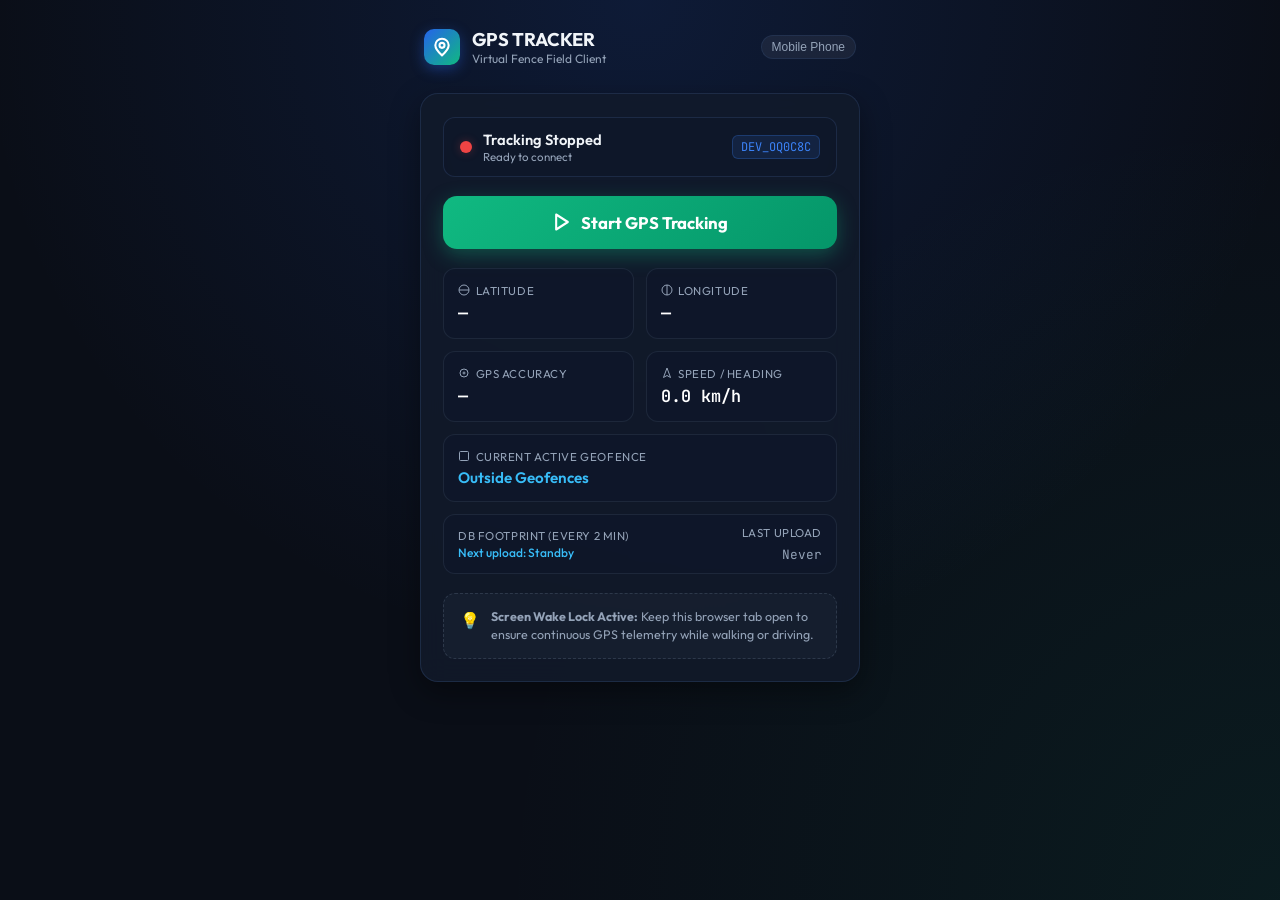
==== track.html @ eedd800f "feat: real GPS tracking, 2-min footprint cadence, and 100m geofence cutoff" ====
<!DOCTYPE html>
<html lang="en">
<head>
  <meta charset="UTF-8">
  <meta name="viewport" content="width=device-width, initial-scale=1.0, maximum-scale=1.0, user-scalable=no">
  <title>Mobile GPS Tracker | Virtual Fence Client</title>
  <meta name="description" content="Lightweight real-time browser GPS tracking companion for Virtual Fence. Transmits live location securely to the geofence monitoring engine.">

  <!-- Google Fonts -->
  <link rel="preconnect" href="https://fonts.googleapis.com">
  <link rel="preconnect" href="https://fonts.gstatic.com" crossorigin>
  <link href="https://fonts.googleapis.com/css2?family=JetBrains+Mono:wght@400;500;600&family=Outfit:wght@400;500;600;700&display=swap" rel="stylesheet">

  <style>
    :root {
      --bg-dark: #0a0e17;
      --card-bg: rgba(18, 26, 43, 0.85);
      --card-border: rgba(43, 62, 99, 0.5);
      --text-main: #f1f5f9;
      --text-muted: #94a3b8;
      --accent: #3b82f6;
      --accent-glow: rgba(59, 130, 246, 0.35);
      --success: #10b981;
      --success-glow: rgba(16, 185, 129, 0.3);
      --warning: #f59e0b;
      --danger: #ef4444;
      --danger-glow: rgba(239, 68, 68, 0.3);
      --font-sans: 'Outfit', -apple-system, BlinkMacSystemFont, sans-serif;
      --font-mono: 'JetBrains Mono', monospace;
    }

    * {
      box-sizing: border-box;
      margin: 0;
      padding: 0;
      -webkit-tap-highlight-color: transparent;
    }

    body {
      background-color: var(--bg-dark);
      background-image: 
        radial-gradient(circle at 50% 0%, rgba(37, 99, 235, 0.15) 0%, transparent 60%),
        radial-gradient(circle at 100% 100%, rgba(16, 185, 129, 0.08) 0%, transparent 50%);
      color: var(--text-main);
      font-family: var(--font-sans);
      min-height: 100vh;
      display: flex;
      flex-direction: column;
      align-items: center;
      padding: 1.25rem 1rem 2rem 1rem;
    }

    .tracker-container {
      width: 100%;
      max-width: 440px;
      display: flex;
      flex-direction: column;
      gap: 1.2rem;
    }

    /* Top Brand Header */
    .brand-header {
      display: flex;
      align-items: center;
      justify-content: space-between;
      padding: 0.5rem 0.25rem;
    }

    .brand-title-wrap {
      display: flex;
      align-items: center;
      gap: 0.75rem;
    }

    .brand-logo-dot {
      width: 36px;
      height: 36px;
      border-radius: 10px;
      background: linear-gradient(135deg, #2563eb, #10b981);
      display: flex;
      align-items: center;
      justify-content: center;
      color: #fff;
      box-shadow: 0 4px 14px rgba(37, 99, 235, 0.4);
    }

    .brand-title {
      font-size: 1.15rem;
      font-weight: 700;
      letter-spacing: -0.01em;
    }

    .brand-sub {
      font-size: 0.75rem;
      color: var(--text-muted);
    }

    .user-pill {
      font-size: 0.75rem;
      padding: 4px 10px;
      border-radius: 20px;
      background: rgba(255, 255, 255, 0.06);
      border: 1px solid var(--card-border);
      color: var(--text-muted);
      cursor: pointer;
    }

    /* Main Live Card */
    .card {
      background: var(--card-bg);
      border: 1px solid var(--card-border);
      border-radius: 18px;
      padding: 1.4rem;
      backdrop-filter: blur(14px);
      box-shadow: 0 10px 30px rgba(0, 0, 0, 0.4);
      display: flex;
      flex-direction: column;
      gap: 1.2rem;
    }

    /* Status Indicator */
    .status-banner {
      display: flex;
      align-items: center;
      justify-content: space-between;
      padding: 0.75rem 1rem;
      border-radius: 12px;
      background: rgba(15, 23, 42, 0.7);
      border: 1px solid var(--card-border);
    }

    .status-left {
      display: flex;
      align-items: center;
      gap: 0.65rem;
    }

    .pulse-dot {
      width: 12px;
      height: 12px;
      border-radius: 50%;
      background: var(--danger);
      box-shadow: 0 0 10px var(--danger-glow);
      transition: all 0.3s ease;
    }

    .pulse-dot.active {
      background: var(--success);
      box-shadow: 0 0 12px var(--success-glow);
      animation: pulse 1.6s infinite;
    }

    .pulse-dot.seeking {
      background: var(--warning);
      box-shadow: 0 0 12px rgba(245, 158, 11, 0.4);
      animation: pulse 1s infinite;
    }

    .pulse-dot.offline {
      background: var(--danger);
      box-shadow: 0 0 12px rgba(239, 68, 68, 0.5);
      animation: none;
    }

    @keyframes pulse {
      0% { transform: scale(0.95); opacity: 0.8; }
      50% { transform: scale(1.15); opacity: 1; }
      100% { transform: scale(0.95); opacity: 0.8; }
    }

    .status-text {
      font-size: 0.92rem;
      font-weight: 600;
    }

    .device-tag {
      font-family: var(--font-mono);
      font-size: 0.75rem;
      color: var(--accent);
      background: rgba(59, 130, 246, 0.12);
      padding: 3px 8px;
      border-radius: 6px;
      border: 1px solid rgba(59, 130, 246, 0.25);
    }

    /* Primary Action Button */
    .btn-track {
      width: 100%;
      padding: 1rem;
      font-family: var(--font-sans);
      font-size: 1.05rem;
      font-weight: 700;
      border-radius: 14px;
      border: none;
      cursor: pointer;
      display: flex;
      align-items: center;
      justify-content: center;
      gap: 0.6rem;
      transition: all 0.25s ease;
      background: linear-gradient(135deg, #10b981, #059669);
      color: #fff;
      box-shadow: 0 6px 20px rgba(16, 185, 129, 0.35);
    }

    .btn-track:active {
      transform: scale(0.98);
    }

    .btn-track.active {
      background: linear-gradient(135deg, #ef4444, #dc2626);
      box-shadow: 0 6px 20px rgba(239, 68, 68, 0.35);
    }

    .btn-track.loading {
      opacity: 0.75;
      pointer-events: none;
    }

    /* Coordinate & Telemetry Grid */
    .telemetry-grid {
      display: grid;
      grid-template-columns: 1fr 1fr;
      gap: 0.75rem;
    }

    .stat-tile {
      background: rgba(15, 23, 42, 0.55);
      border: 1px solid rgba(51, 65, 85, 0.4);
      border-radius: 12px;
      padding: 0.85rem;
      display: flex;
      flex-direction: column;
      gap: 0.3rem;
    }

    .stat-tile.full-width {
      grid-column: span 2;
    }

    .stat-label {
      font-size: 0.72rem;
      text-transform: uppercase;
      letter-spacing: 0.05em;
      color: var(--text-muted);
      display: flex;
      align-items: center;
      gap: 0.35rem;
    }

    .stat-val {
      font-family: var(--font-mono);
      font-size: 1.05rem;
      font-weight: 600;
      color: #fff;
      word-break: break-all;
    }

    .stat-val.fence-val {
      font-family: var(--font-sans);
      font-size: 0.95rem;
      color: #38bdf8;
    }

    .stat-val.acc-good { color: #10b981; }
    .stat-val.acc-med { color: #f59e0b; }
    .stat-val.acc-poor { color: #ef4444; }

    /* Wake Lock & Permission Notice */
    .notice-card {
      background: rgba(30, 41, 59, 0.4);
      border: 1px dashed rgba(71, 85, 105, 0.5);
      border-radius: 12px;
      padding: 0.85rem 1rem;
      display: flex;
      align-items: flex-start;
      gap: 0.65rem;
      font-size: 0.78rem;
      color: var(--text-muted);
      line-height: 1.45;
    }

    .notice-icon {
      font-size: 1rem;
      flex-shrink: 0;
      margin-top: 1px;
    }

    /* Modal / Form Overlays */
    .modal-overlay {
      position: fixed;
      inset: 0;
      background: rgba(0, 0, 0, 0.75);
      backdrop-filter: blur(8px);
      display: flex;
      align-items: center;
      justify-content: center;
      padding: 1rem;
      z-index: 1000;
      opacity: 1;
      transition: opacity 0.2s ease;
    }

    .modal-overlay.hidden {
      display: none;
      opacity: 0;
    }

    .modal-card {
      background: #111827;
      border: 1px solid var(--card-border);
      border-radius: 18px;
      padding: 1.5rem;
      width: 100%;
      max-width: 380px;
      display: flex;
      flex-direction: column;
      gap: 1.1rem;
      box-shadow: 0 20px 40px rgba(0, 0, 0, 0.6);
    }

    .modal-title {
      font-size: 1.1rem;
      font-weight: 700;
    }

    .form-group {
      display: flex;
      flex-direction: column;
      gap: 0.35rem;
    }

    .form-label {
      font-size: 0.78rem;
      color: var(--text-muted);
      font-weight: 500;
    }

    .form-input {
      background: rgba(15, 23, 42, 0.8);
      border: 1px solid rgba(51, 65, 85, 0.7);
      border-radius: 10px;
      padding: 0.7rem 0.9rem;
      color: #fff;
      font-family: inherit;
      font-size: 0.9rem;
      outline: none;
      transition: border-color 0.2s;
    }

    .form-input:focus {
      border-color: var(--accent);
    }

    .btn-submit {
      background: var(--accent);
      color: #fff;
      border: none;
      border-radius: 10px;
      padding: 0.8rem;
      font-weight: 600;
      cursor: pointer;
      margin-top: 0.25rem;
      transition: all 0.2s;
    }

    .btn-submit:active { transform: scale(0.98); }

    .btn-text-action {
      background: transparent;
      border: none;
      color: var(--accent);
      font-size: 0.8rem;
      cursor: pointer;
      text-decoration: underline;
      align-self: center;
    }

    /* Offline Toast & Alerts */
    .offline-badge {
      display: inline-flex;
      align-items: center;
      gap: 0.35rem;
      font-size: 0.72rem;
      padding: 2px 7px;
      border-radius: 10px;
      background: rgba(239, 68, 68, 0.2);
      color: #fca5a5;
      border: 1px solid rgba(239, 68, 68, 0.3);
    }
  </style>
</head>
<body>
  <div class="tracker-container">
    <!-- Top Header -->
    <header class="brand-header">
      <div class="brand-title-wrap">
        <div class="brand-logo-dot">
          <svg width="20" height="20" viewBox="0 0 24 24" fill="none" stroke="currentColor" stroke-width="2.5" stroke-linecap="round" stroke-linejoin="round">
            <path d="M12 2a8 8 0 0 0-8 8c0 5.25 8 12 8 12s8-6.75 8-12a8 8 0 0 0-8-8z"></path>
            <circle cx="12" cy="10" r="3"></circle>
          </svg>
        </div>
        <div>
          <h1 class="brand-title">GPS TRACKER</h1>
          <div class="brand-sub">Virtual Fence Field Client</div>
        </div>
      </div>

      <button type="button" id="btn-user-profile" class="user-pill" title="Device & Profile Settings">
        <span id="user-display-name">Connecting...</span>
      </button>
    </header>

    <!-- Main Card -->
    <main class="card">
      <!-- Status Banner -->
      <div class="status-banner">
        <div class="status-left">
          <div id="status-pulse" class="pulse-dot"></div>
          <div>
            <div id="status-label" class="status-text">Tracking Stopped</div>
            <div id="network-status" style="font-size: 0.72rem; color: var(--text-muted);">Ready to connect</div>
          </div>
        </div>
        <div id="device-badge" class="device-tag">NO DEVICE</div>
      </div>

      <!-- Start/Stop Primary Button -->
      <button type="button" id="btn-toggle-track" class="btn-track">
        <svg id="btn-track-icon" width="20" height="20" viewBox="0 0 24 24" fill="none" stroke="currentColor" stroke-width="2.5" stroke-linecap="round" stroke-linejoin="round">
          <polygon points="5 3 19 12 5 21 5 3"></polygon>
        </svg>
        <span id="btn-track-text">Start GPS Tracking</span>
      </button>

      <!-- Real-time Telemetry Grid -->
      <section class="telemetry-grid" aria-label="Real-time Telemetry">
        <!-- Latitude -->
        <div class="stat-tile">
          <span class="stat-label">
            <svg width="12" height="12" viewBox="0 0 24 24" fill="none" stroke="currentColor" stroke-width="2">
              <circle cx="12" cy="12" r="10"></circle>
              <line x1="2" y1="12" x2="22" y2="12"></line>
            </svg>
            Latitude
          </span>
          <span id="stat-lat" class="stat-val">—</span>
        </div>

        <!-- Longitude -->
        <div class="stat-tile">
          <span class="stat-label">
            <svg width="12" height="12" viewBox="0 0 24 24" fill="none" stroke="currentColor" stroke-width="2">
              <circle cx="12" cy="12" r="10"></circle>
              <line x1="12" y1="2" x2="12" y2="22"></line>
            </svg>
            Longitude
          </span>
          <span id="stat-lng" class="stat-val">—</span>
        </div>

        <!-- GPS Accuracy -->
        <div class="stat-tile">
          <span class="stat-label">
            <svg width="12" height="12" viewBox="0 0 24 24" fill="none" stroke="currentColor" stroke-width="2">
              <circle cx="12" cy="12" r="8"></circle>
              <circle cx="12" cy="12" r="2"></circle>
            </svg>
            GPS Accuracy
          </span>
          <span id="stat-accuracy" class="stat-val">—</span>
        </div>

        <!-- Speed & Heading -->
        <div class="stat-tile">
          <span class="stat-label">
            <svg width="12" height="12" viewBox="0 0 24 24" fill="none" stroke="currentColor" stroke-width="2">
              <polygon points="12 2 19 21 12 17 5 21 12 2"></polygon>
            </svg>
            Speed / Heading
          </span>
          <span id="stat-speed" class="stat-val">0.0 km/h</span>
        </div>

        <!-- Current Geofence Zone -->
        <div class="stat-tile full-width">
          <span class="stat-label">
            <svg width="12" height="12" viewBox="0 0 24 24" fill="none" stroke="currentColor" stroke-width="2">
              <rect x="3" y="3" width="18" height="18" rx="2" ry="2"></rect>
            </svg>
            Current Active Geofence
          </span>
          <span id="stat-geofence" class="stat-val fence-val">Outside Geofences</span>
        </div>

        <!-- Last Updated & 2-Min Database Cadence -->
        <div class="stat-tile full-width" style="padding: 0.65rem 0.85rem; flex-direction: row; justify-content: space-between; align-items: center;">
          <div>
            <span class="stat-label" style="margin-bottom:0.15rem;">DB Footprint (Every 2 min)</span>
            <div id="stat-sync-countdown" style="font-size: 0.75rem; color: #38bdf8; font-weight: 500;">Next upload: Standby</div>
          </div>
          <div style="text-align: right;">
            <div class="stat-label" style="margin-bottom:0.15rem;">Last Upload</div>
            <span id="stat-last-sync" style="font-family: var(--font-mono); font-size: 0.8rem; color: var(--text-muted);">Never</span>
          </div>
        </div>
      </section>

      <!-- Battery & Background Tracking Advice -->
      <div class="notice-card">
        <span class="notice-icon">💡</span>
        <div>
          <strong>Screen Wake Lock Active:</strong> Keep this browser tab open to ensure continuous GPS telemetry while walking or driving.
        </div>
      </div>
    </main>
  </div>

  <!-- Device Registration / Switch Modal -->
  <div id="device-modal" class="modal-overlay hidden">
    <div class="modal-card">
      <h2 class="modal-title">Device Connection</h2>
      <p style="font-size: 0.82rem; color: var(--text-muted);">
        Enter a name for this phone or select your existing device ID.
      </p>

      <form id="device-form" class="form-group" style="gap: 0.9rem;">
        <div class="form-group">
          <label class="form-label" for="input-device-name">Device Display Name</label>
          <input type="text" id="input-device-name" class="form-input" placeholder="e.g. Nitin's Pixel 8" required>
        </div>

        <div class="form-group">
          <label class="form-label" for="input-device-id">Custom Device ID (Optional)</label>
          <input type="text" id="input-device-id" class="form-input" placeholder="e.g. DEV_001" style="font-family: var(--font-mono);">
        </div>

        <button type="submit" class="btn-submit">Connect Device</button>
        <button type="button" id="btn-close-device-modal" class="btn-text-action">Close</button>
      </form>
    </div>
  </div>

  <!-- Client Tracking Engine Script -->
  <script src="js/user-tracker.js"></script>
</body>
</html>
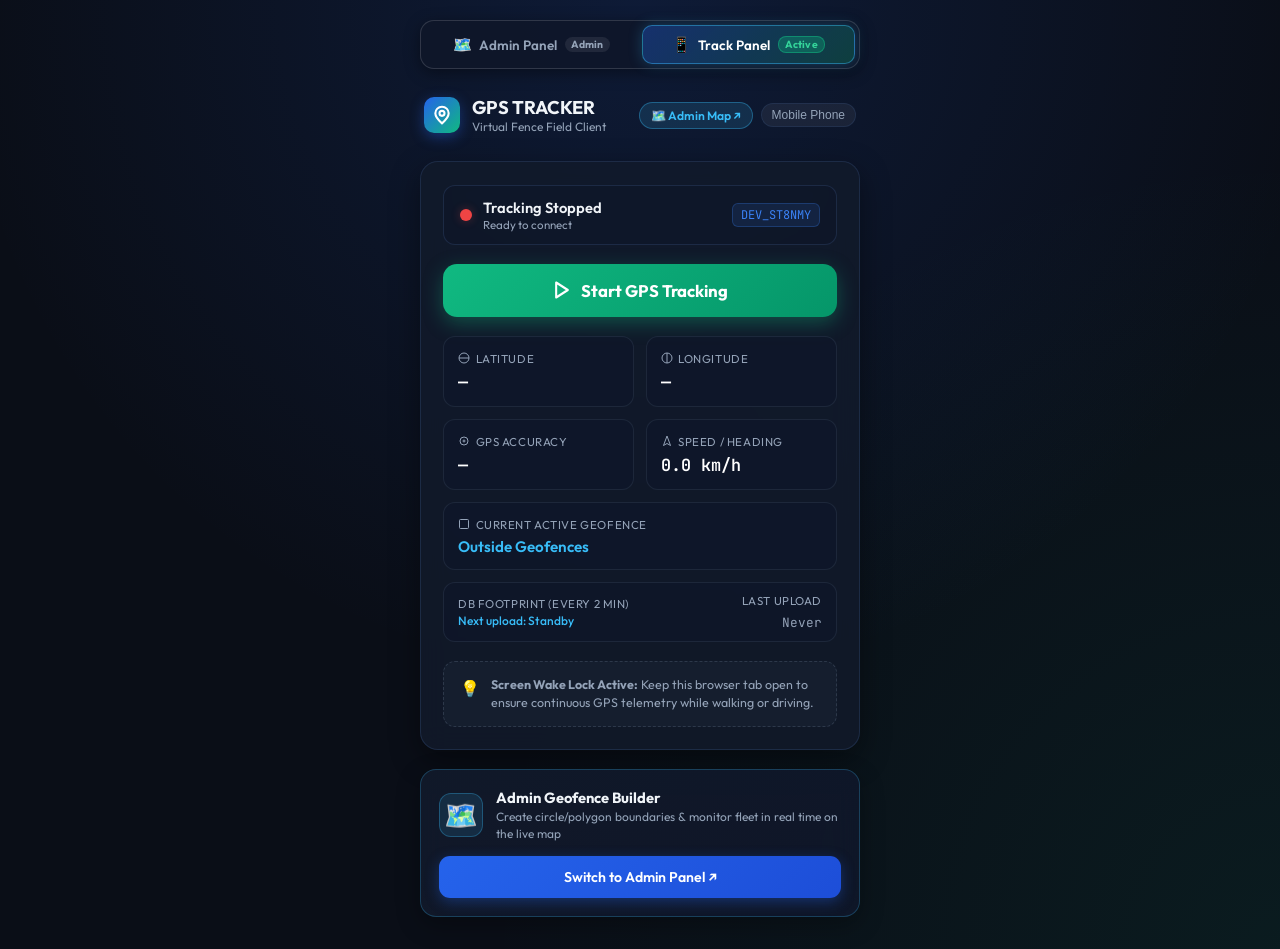
==== commit 58e3a1d1: "Add proper dual-panel navigation between Admin Panel and Track Panel" ====
--- a/track.html
+++ b/track.html
@@ -388,10 +388,176 @@
       color: #fca5a5;
       border: 1px solid rgba(239, 68, 68, 0.3);
     }
+
+    /* Dual-Panel Switcher & Quick Navigation */
+    .panel-nav-switcher {
+      display: flex;
+      align-items: center;
+      background: rgba(15, 23, 42, 0.9);
+      border: 1px solid rgba(255, 255, 255, 0.14);
+      padding: 4px;
+      border-radius: 14px;
+      gap: 4px;
+      width: 100%;
+      box-shadow: 0 4px 16px rgba(0, 0, 0, 0.4);
+    }
+
+    .panel-nav-tab {
+      flex: 1;
+      display: inline-flex;
+      align-items: center;
+      justify-content: center;
+      gap: 0.45rem;
+      padding: 9px 12px;
+      border-radius: 10px;
+      text-decoration: none;
+      font-size: 0.84rem;
+      font-weight: 600;
+      color: #94a3b8;
+      transition: all 0.2s cubic-bezier(0.4, 0, 0.2, 1);
+      border: 1px solid transparent;
+    }
+
+    .panel-nav-tab:hover {
+      color: #f8fafc;
+      background: rgba(255, 255, 255, 0.08);
+    }
+
+    .panel-nav-tab.active {
+      background: linear-gradient(135deg, rgba(37, 99, 235, 0.35), rgba(16, 185, 129, 0.25));
+      color: #ffffff;
+      border-color: rgba(56, 189, 248, 0.45);
+      box-shadow: 0 0 14px rgba(56, 189, 248, 0.25);
+    }
+
+    .panel-nav-tab .tab-icon {
+      font-size: 0.95rem;
+    }
+
+    .panel-nav-tab .tab-badge {
+      font-size: 0.65rem;
+      padding: 1px 6px;
+      border-radius: 8px;
+      font-weight: 700;
+      letter-spacing: 0.02em;
+    }
+
+    .panel-nav-tab.active .tab-badge {
+      background: rgba(16, 185, 129, 0.3);
+      color: #34d399;
+      border: 1px solid rgba(16, 185, 129, 0.5);
+    }
+
+    .panel-nav-tab:not(.active) .tab-badge {
+      background: rgba(255, 255, 255, 0.08);
+      color: #94a3b8;
+    }
+
+    .btn-quick-admin {
+      display: inline-flex;
+      align-items: center;
+      gap: 0.35rem;
+      padding: 5px 11px;
+      border-radius: 20px;
+      background: rgba(56, 189, 248, 0.14);
+      border: 1px solid rgba(56, 189, 248, 0.35);
+      color: #38bdf8;
+      text-decoration: none;
+      font-size: 0.76rem;
+      font-weight: 600;
+      transition: all 0.2s ease;
+      white-space: nowrap;
+    }
+
+    .btn-quick-admin:hover {
+      background: rgba(56, 189, 248, 0.28);
+      color: #ffffff;
+      box-shadow: 0 0 10px rgba(56, 189, 248, 0.3);
+    }
+
+    .panel-switch-card {
+      background: linear-gradient(135deg, rgba(18, 26, 43, 0.9), rgba(15, 23, 42, 0.9));
+      border: 1px solid rgba(56, 189, 248, 0.25);
+      border-radius: 16px;
+      padding: 1.1rem;
+      display: flex;
+      flex-direction: column;
+      gap: 0.85rem;
+      backdrop-filter: blur(12px);
+      box-shadow: 0 8px 24px rgba(0, 0, 0, 0.3);
+    }
+
+    .panel-switch-content {
+      display: flex;
+      align-items: center;
+      gap: 0.85rem;
+    }
+
+    .panel-switch-icon {
+      font-size: 1.7rem;
+      background: rgba(56, 189, 248, 0.12);
+      border: 1px solid rgba(56, 189, 248, 0.3);
+      width: 44px;
+      height: 44px;
+      border-radius: 12px;
+      display: flex;
+      align-items: center;
+      justify-content: center;
+      flex-shrink: 0;
+    }
+
+    .panel-switch-title {
+      font-weight: 700;
+      font-size: 0.92rem;
+      color: #f1f5f9;
+    }
+
+    .panel-switch-desc {
+      font-size: 0.75rem;
+      color: var(--text-muted);
+      line-height: 1.4;
+      margin-top: 2px;
+    }
+
+    .btn-switch-admin {
+      display: inline-flex;
+      align-items: center;
+      justify-content: center;
+      gap: 0.5rem;
+      width: 100%;
+      padding: 0.75rem;
+      background: linear-gradient(135deg, #2563eb, #1d4ed8);
+      color: #ffffff;
+      font-weight: 600;
+      font-size: 0.88rem;
+      border-radius: 11px;
+      text-decoration: none;
+      transition: all 0.2s ease;
+      box-shadow: 0 4px 14px rgba(37, 99, 235, 0.35);
+    }
+
+    .btn-switch-admin:hover {
+      background: linear-gradient(135deg, #3b82f6, #2563eb);
+      box-shadow: 0 0 16px rgba(59, 130, 246, 0.5);
+    }
   </style>
 </head>
 <body>
   <div class="tracker-container">
+    <!-- DUAL-PANEL NAVIGATION SWITCHER -->
+    <nav class="panel-nav-switcher" aria-label="Application Navigation">
+      <a href="/" class="panel-nav-tab" title="Geofence Map Builder & Admin Dashboard">
+        <span class="tab-icon">🗺️</span>
+        <span class="tab-text">Admin Panel</span>
+        <span class="tab-badge">Admin</span>
+      </a>
+      <a href="/track" class="panel-nav-tab active" title="Field Mobile GPS Tracker Client">
+        <span class="tab-icon">📱</span>
+        <span class="tab-text">Track Panel</span>
+        <span class="tab-badge">Active</span>
+      </a>
+    </nav>
+
     <!-- Top Header -->
     <header class="brand-header">
       <div class="brand-title-wrap">
@@ -407,9 +573,12 @@
         </div>
       </div>
 
-      <button type="button" id="btn-user-profile" class="user-pill" title="Device & Profile Settings">
-        <span id="user-display-name">Connecting...</span>
-      </button>
+      <div style="display: flex; gap: 0.45rem; align-items: center;">
+        <a href="/" class="btn-quick-admin" title="Open Admin Panel Map Builder">🗺️ Admin Map ↗</a>
+        <button type="button" id="btn-user-profile" class="user-pill" title="Device & Profile Settings">
+          <span id="user-display-name">Connecting...</span>
+        </button>
+      </div>
     </header>
 
     <!-- Main Card -->
@@ -515,6 +684,18 @@
         </div>
       </div>
     </main>
+
+    <!-- Admin Panel Quick Link Card -->
+    <aside class="panel-switch-card">
+      <div class="panel-switch-content">
+        <div class="panel-switch-icon">🗺️</div>
+        <div>
+          <div class="panel-switch-title">Admin Geofence Builder</div>
+          <div class="panel-switch-desc">Create circle/polygon boundaries & monitor fleet in real time on the live map</div>
+        </div>
+      </div>
+      <a href="/" class="btn-switch-admin" title="Switch to Admin Geofence Map Builder">Switch to Admin Panel ↗</a>
+    </aside>
   </div>
 
   <!-- Device Registration / Switch Modal -->
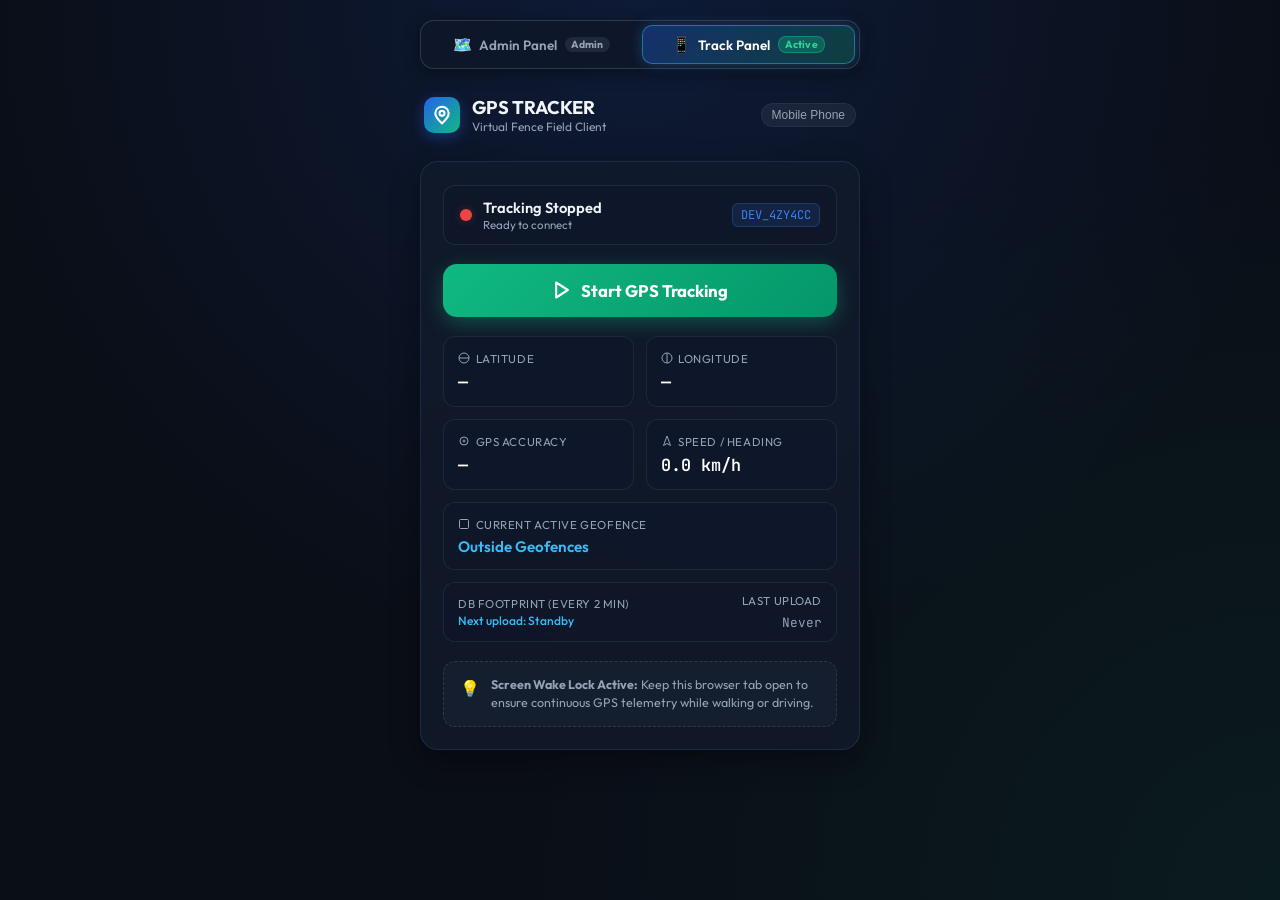
==== commit f59f0cd5: "Streamline panel navigation to a single clean top switcher" ====
--- a/track.html
+++ b/track.html
@@ -451,94 +451,6 @@
     .panel-nav-tab:not(.active) .tab-badge {
       background: rgba(255, 255, 255, 0.08);
       color: #94a3b8;
-    }
-
-    .btn-quick-admin {
-      display: inline-flex;
-      align-items: center;
-      gap: 0.35rem;
-      padding: 5px 11px;
-      border-radius: 20px;
-      background: rgba(56, 189, 248, 0.14);
-      border: 1px solid rgba(56, 189, 248, 0.35);
-      color: #38bdf8;
-      text-decoration: none;
-      font-size: 0.76rem;
-      font-weight: 600;
-      transition: all 0.2s ease;
-      white-space: nowrap;
-    }
-
-    .btn-quick-admin:hover {
-      background: rgba(56, 189, 248, 0.28);
-      color: #ffffff;
-      box-shadow: 0 0 10px rgba(56, 189, 248, 0.3);
-    }
-
-    .panel-switch-card {
-      background: linear-gradient(135deg, rgba(18, 26, 43, 0.9), rgba(15, 23, 42, 0.9));
-      border: 1px solid rgba(56, 189, 248, 0.25);
-      border-radius: 16px;
-      padding: 1.1rem;
-      display: flex;
-      flex-direction: column;
-      gap: 0.85rem;
-      backdrop-filter: blur(12px);
-      box-shadow: 0 8px 24px rgba(0, 0, 0, 0.3);
-    }
-
-    .panel-switch-content {
-      display: flex;
-      align-items: center;
-      gap: 0.85rem;
-    }
-
-    .panel-switch-icon {
-      font-size: 1.7rem;
-      background: rgba(56, 189, 248, 0.12);
-      border: 1px solid rgba(56, 189, 248, 0.3);
-      width: 44px;
-      height: 44px;
-      border-radius: 12px;
-      display: flex;
-      align-items: center;
-      justify-content: center;
-      flex-shrink: 0;
-    }
-
-    .panel-switch-title {
-      font-weight: 700;
-      font-size: 0.92rem;
-      color: #f1f5f9;
-    }
-
-    .panel-switch-desc {
-      font-size: 0.75rem;
-      color: var(--text-muted);
-      line-height: 1.4;
-      margin-top: 2px;
-    }
-
-    .btn-switch-admin {
-      display: inline-flex;
-      align-items: center;
-      justify-content: center;
-      gap: 0.5rem;
-      width: 100%;
-      padding: 0.75rem;
-      background: linear-gradient(135deg, #2563eb, #1d4ed8);
-      color: #ffffff;
-      font-weight: 600;
-      font-size: 0.88rem;
-      border-radius: 11px;
-      text-decoration: none;
-      transition: all 0.2s ease;
-      box-shadow: 0 4px 14px rgba(37, 99, 235, 0.35);
-    }
-
-    .btn-switch-admin:hover {
-      background: linear-gradient(135deg, #3b82f6, #2563eb);
-      box-shadow: 0 0 16px rgba(59, 130, 246, 0.5);
     }
   </style>
 </head>
@@ -573,12 +485,9 @@
         </div>
       </div>
 
-      <div style="display: flex; gap: 0.45rem; align-items: center;">
-        <a href="/" class="btn-quick-admin" title="Open Admin Panel Map Builder">🗺️ Admin Map ↗</a>
-        <button type="button" id="btn-user-profile" class="user-pill" title="Device & Profile Settings">
-          <span id="user-display-name">Connecting...</span>
-        </button>
-      </div>
+      <button type="button" id="btn-user-profile" class="user-pill" title="Device & Profile Settings">
+        <span id="user-display-name">Connecting...</span>
+      </button>
     </header>
 
     <!-- Main Card -->
@@ -684,18 +593,6 @@
         </div>
       </div>
     </main>
-
-    <!-- Admin Panel Quick Link Card -->
-    <aside class="panel-switch-card">
-      <div class="panel-switch-content">
-        <div class="panel-switch-icon">🗺️</div>
-        <div>
-          <div class="panel-switch-title">Admin Geofence Builder</div>
-          <div class="panel-switch-desc">Create circle/polygon boundaries & monitor fleet in real time on the live map</div>
-        </div>
-      </div>
-      <a href="/" class="btn-switch-admin" title="Switch to Admin Geofence Map Builder">Switch to Admin Panel ↗</a>
-    </aside>
   </div>
 
   <!-- Device Registration / Switch Modal -->
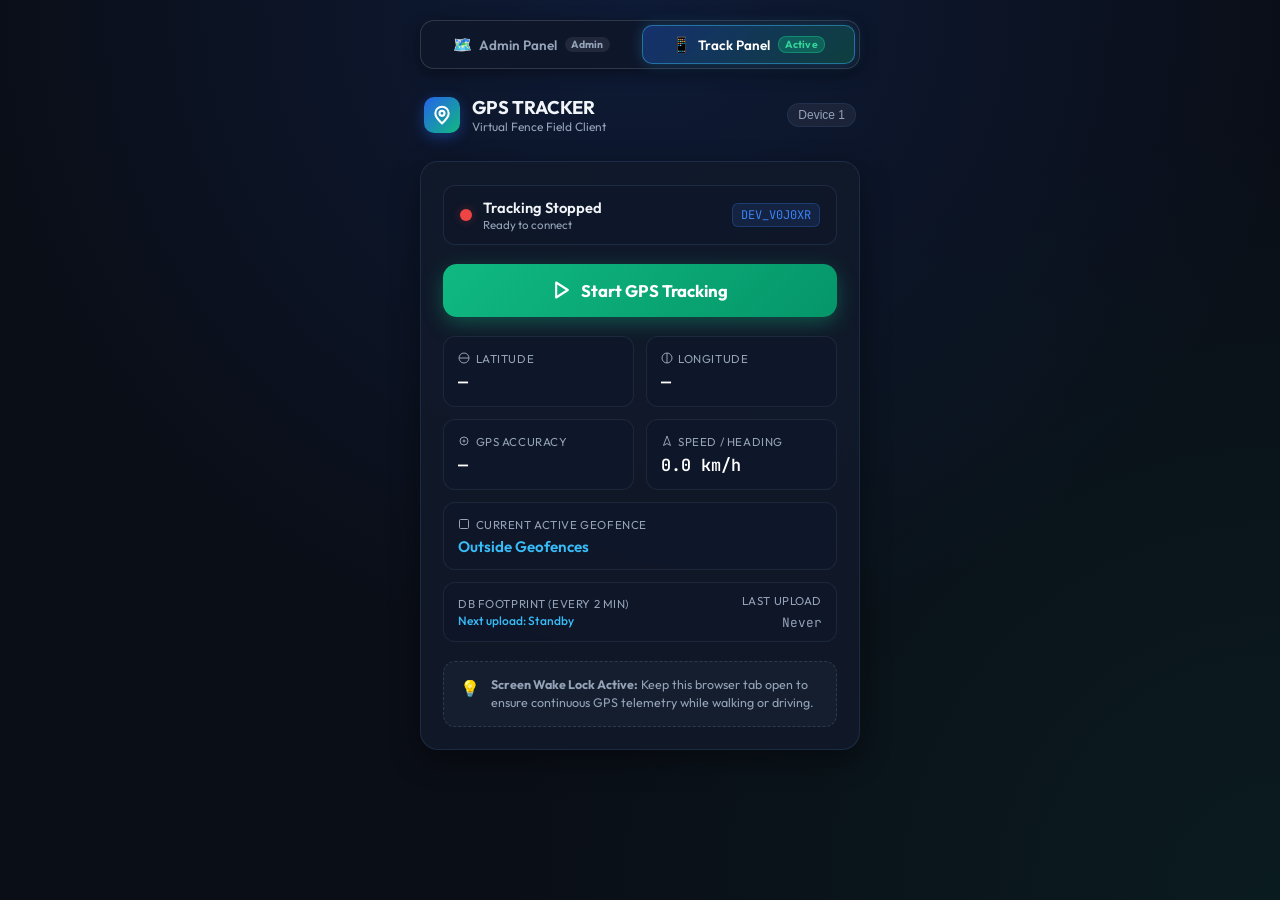
==== commit 0fbce31e: "Fix multi-device connectivity: add persistent client UUID, remove IP/platform reconnect hijacking an" ====
--- a/track.html
+++ b/track.html
@@ -614,7 +614,16 @@
           <input type="text" id="input-device-id" class="form-input" placeholder="e.g. DEV_001" style="font-family: var(--font-mono);">
         </div>
 
-        <button type="submit" class="btn-submit">Connect Device</button>
+        <div style="display: flex; gap: 0.5rem; margin-top: 0.2rem;">
+          <button type="submit" class="btn-submit" style="flex: 1;">Save / Update</button>
+          <button type="button" id="btn-register-new-device" class="btn-submit" style="flex: 1; background: linear-gradient(135deg, #3b82f6, #2563eb);">+ New Device</button>
+        </div>
+
+        <div style="border-top: 1px solid rgba(255,255,255,0.08); padding-top: 0.6rem; font-size: 0.76rem; color: var(--text-muted); text-align: center;">
+          Testing multi-devices on one browser?
+          <a href="/track?device=2" target="_blank" style="color: #38bdf8; text-decoration: underline; margin-left: 4px;">Open Device 2 Slot ↗</a>
+        </div>
+
         <button type="button" id="btn-close-device-modal" class="btn-text-action">Close</button>
       </form>
     </div>
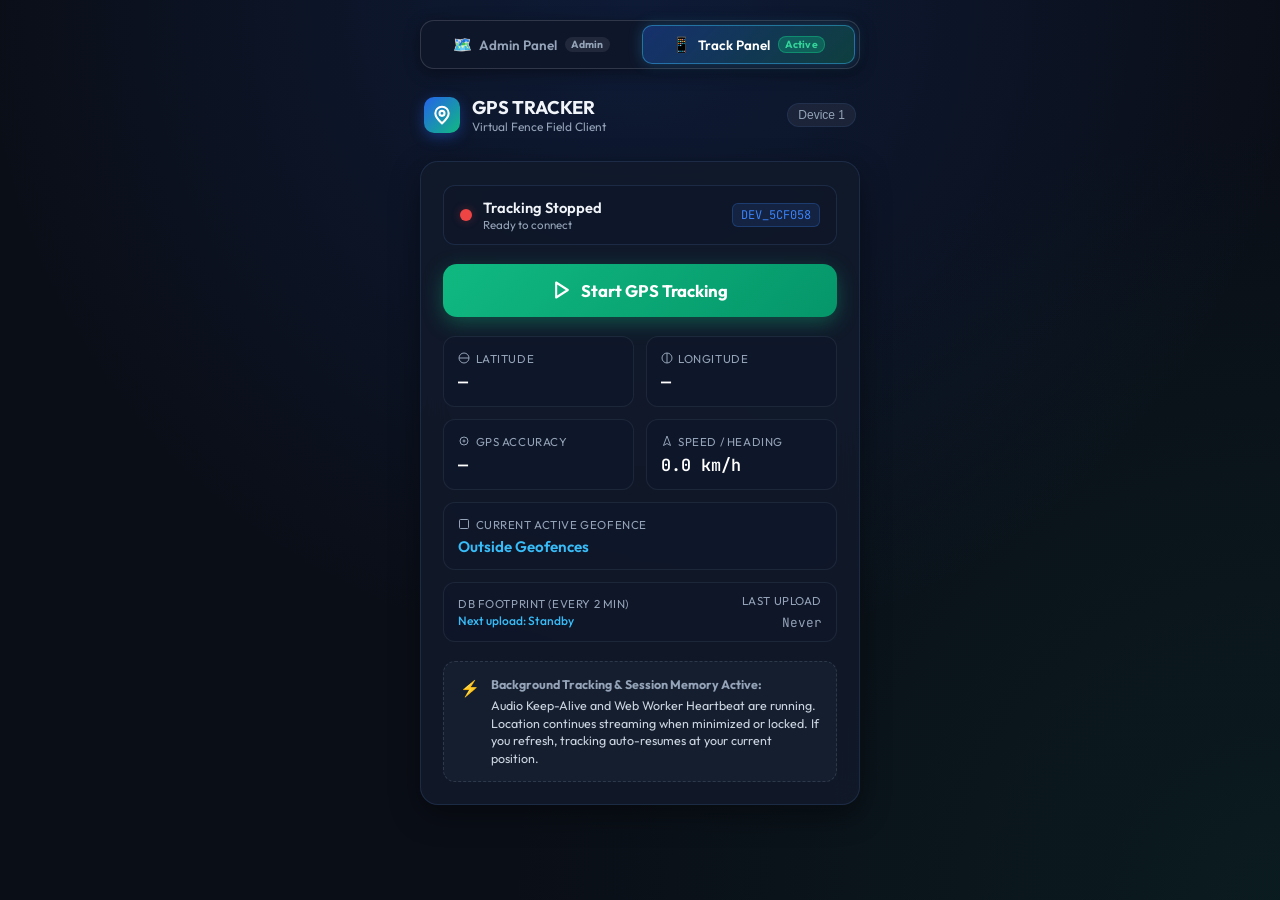
==== commit e7c1c232: "Add background tracking keep-alive, heartbeat pings, session auto-resume on refresh, and instant loc" ====
--- a/track.html
+++ b/track.html
@@ -501,7 +501,10 @@
             <div id="network-status" style="font-size: 0.72rem; color: var(--text-muted);">Ready to connect</div>
           </div>
         </div>
-        <div id="device-badge" class="device-tag">NO DEVICE</div>
+        <div style="display: flex; gap: 0.35rem; align-items: center;">
+          <span id="bg-badge" class="device-tag" style="background: rgba(16, 185, 129, 0.15); color: #10b981; border-color: rgba(16, 185, 129, 0.35); display: none;">BG ON</span>
+          <div id="device-badge" class="device-tag">NO DEVICE</div>
+        </div>
       </div>
 
       <!-- Start/Stop Primary Button -->
@@ -585,11 +588,14 @@
         </div>
       </section>
 
-      <!-- Battery & Background Tracking Advice -->
-      <div class="notice-card">
-        <span class="notice-icon">💡</span>
+      <!-- Background Tracking & Session Memory Notice -->
+      <div class="notice-card" id="background-notice-card" style="display: flex; align-items: flex-start; gap: 0.65rem;">
+        <span class="notice-icon">⚡</span>
         <div>
-          <strong>Screen Wake Lock Active:</strong> Keep this browser tab open to ensure continuous GPS telemetry while walking or driving.
+          <strong id="notice-title">Background Tracking & Session Memory Active:</strong>
+          <div id="notice-desc" style="font-size: 0.78rem; color: #cbd5e1; margin-top: 0.2rem; line-height: 1.4;">
+            Audio Keep-Alive and Web Worker Heartbeat are running. Location continues streaming when minimized or locked. If you refresh, tracking auto-resumes at your current position.
+          </div>
         </div>
       </div>
     </main>
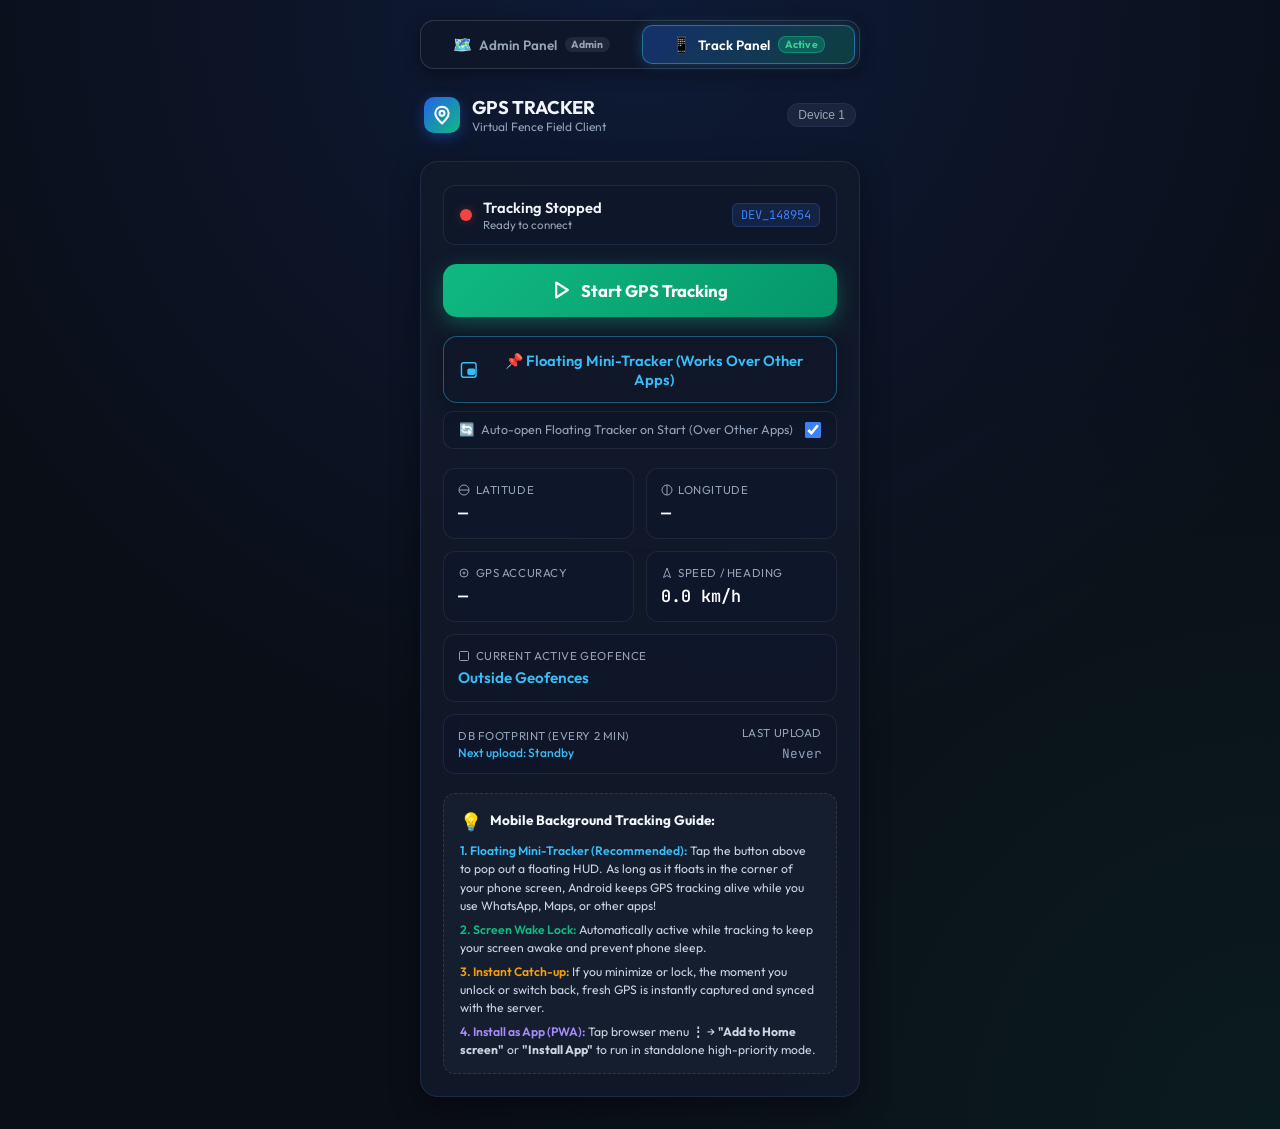
==== commit 25ac7319: "feat: enable mobile background GPS tracking with Picture-in-Picture mini HUD, PWA manifest, and inst" ====
--- a/track.html
+++ b/track.html
@@ -5,6 +5,11 @@
   <meta name="viewport" content="width=device-width, initial-scale=1.0, maximum-scale=1.0, user-scalable=no">
   <title>Mobile GPS Tracker | Virtual Fence Client</title>
   <meta name="description" content="Lightweight real-time browser GPS tracking companion for Virtual Fence. Transmits live location securely to the geofence monitoring engine.">
+  <link rel="manifest" href="/manifest.json">
+  <meta name="theme-color" content="#0a0e17">
+  <meta name="apple-mobile-web-app-capable" content="yes">
+  <meta name="apple-mobile-web-app-status-bar-style" content="black-translucent">
+  <meta name="apple-mobile-web-app-title" content="VF Tracker">
 
   <!-- Google Fonts -->
   <link rel="preconnect" href="https://fonts.googleapis.com">
@@ -215,6 +220,76 @@
     .btn-track.loading {
       opacity: 0.75;
       pointer-events: none;
+    }
+
+    /* Picture-in-Picture Floating Mini-Tracker */
+    .pip-control-group {
+      display: flex;
+      flex-direction: column;
+      gap: 0.5rem;
+    }
+
+    .btn-pip {
+      width: 100%;
+      padding: 0.85rem 1rem;
+      font-family: var(--font-sans);
+      font-size: 0.92rem;
+      font-weight: 600;
+      border-radius: 14px;
+      border: 1px solid rgba(56, 189, 248, 0.4);
+      background: rgba(15, 23, 42, 0.75);
+      color: #38bdf8;
+      cursor: pointer;
+      display: flex;
+      align-items: center;
+      justify-content: center;
+      gap: 0.6rem;
+      transition: all 0.25s cubic-bezier(0.4, 0, 0.2, 1);
+      backdrop-filter: blur(10px);
+      box-shadow: 0 4px 16px rgba(0, 0, 0, 0.3);
+    }
+
+    .btn-pip:hover {
+      background: rgba(56, 189, 248, 0.12);
+      border-color: rgba(56, 189, 248, 0.7);
+      box-shadow: 0 0 16px rgba(56, 189, 248, 0.25);
+    }
+
+    .btn-pip:active {
+      transform: scale(0.98);
+    }
+
+    .btn-pip.pip-active {
+      background: linear-gradient(135deg, rgba(16, 185, 129, 0.25), rgba(6, 95, 70, 0.45));
+      border-color: #10b981;
+      color: #34d399;
+      box-shadow: 0 0 16px rgba(16, 185, 129, 0.35);
+    }
+
+    .pip-toggle-wrap {
+      display: flex;
+      align-items: center;
+      justify-content: space-between;
+      padding: 0.6rem 0.9rem;
+      background: rgba(15, 23, 42, 0.5);
+      border: 1px solid rgba(51, 65, 85, 0.45);
+      border-radius: 10px;
+      font-size: 0.78rem;
+      color: #94a3b8;
+      cursor: pointer;
+      user-select: none;
+      transition: border-color 0.2s;
+    }
+
+    .pip-toggle-wrap:hover {
+      border-color: rgba(56, 189, 248, 0.35);
+    }
+
+    .pip-toggle-wrap input[type="checkbox"] {
+      accent-color: #3b82f6;
+      width: 16px;
+      height: 16px;
+      cursor: pointer;
     }
 
     /* Coordinate & Telemetry Grid */
@@ -502,6 +577,7 @@
           </div>
         </div>
         <div style="display: flex; gap: 0.35rem; align-items: center;">
+          <span id="pip-badge" class="device-tag" style="background: rgba(56, 189, 248, 0.15); color: #38bdf8; border-color: rgba(56, 189, 248, 0.35); display: none;">PiP ON</span>
           <span id="bg-badge" class="device-tag" style="background: rgba(16, 185, 129, 0.15); color: #10b981; border-color: rgba(16, 185, 129, 0.35); display: none;">BG ON</span>
           <div id="device-badge" class="device-tag">NO DEVICE</div>
         </div>
@@ -514,6 +590,28 @@
         </svg>
         <span id="btn-track-text">Start GPS Tracking</span>
       </button>
+
+      <!-- Floating Mini-Tracker (Picture-in-Picture) Controls -->
+      <div class="pip-control-group">
+        <button type="button" id="btn-toggle-pip" class="btn-pip" title="Open floating mini-window so GPS never stops when using WhatsApp or other apps">
+          <svg width="18" height="18" viewBox="0 0 24 24" fill="none" stroke="currentColor" stroke-width="2" stroke-linecap="round" stroke-linejoin="round">
+            <rect x="2" y="2" width="20" height="20" rx="3"></rect>
+            <rect x="11" y="11" width="9" height="7" rx="1.5" fill="currentColor"></rect>
+          </svg>
+          <span id="btn-pip-text">📌 Floating Mini-Tracker (Works Over Other Apps)</span>
+        </button>
+
+        <label class="pip-toggle-wrap" for="chk-auto-pip">
+          <span style="display: flex; align-items: center; gap: 0.4rem;">
+            <span>🔄</span> Auto-open Floating Tracker on Start (Over Other Apps)
+          </span>
+          <input type="checkbox" id="chk-auto-pip" checked>
+        </label>
+      </div>
+
+      <!-- Hidden Canvas & Video for Picture-in-Picture Streaming -->
+      <canvas id="pip-canvas" width="360" height="200" style="display: none;"></canvas>
+      <video id="pip-video" style="display: none;" playsinline muted autoplay></video>
 
       <!-- Real-time Telemetry Grid -->
       <section class="telemetry-grid" aria-label="Real-time Telemetry">
@@ -588,13 +686,28 @@
         </div>
       </section>
 
-      <!-- Background Tracking & Session Memory Notice -->
-      <div class="notice-card" id="background-notice-card" style="display: flex; align-items: flex-start; gap: 0.65rem;">
-        <span class="notice-icon">⚡</span>
-        <div>
-          <strong id="notice-title">Background Tracking & Session Memory Active:</strong>
-          <div id="notice-desc" style="font-size: 0.78rem; color: #cbd5e1; margin-top: 0.2rem; line-height: 1.4;">
-            Audio Keep-Alive and Web Worker Heartbeat are running. Location continues streaming when minimized or locked. If you refresh, tracking auto-resumes at your current position.
+      <!-- Background Tracking & Floating Mini-Tracker Guide -->
+      <div class="notice-card" id="background-notice-card" style="display: flex; flex-direction: column; gap: 0.5rem;">
+        <div style="display: flex; align-items: center; gap: 0.5rem;">
+          <span class="notice-icon" style="font-size: 1.1rem;">💡</span>
+          <strong id="notice-title" style="color: #f1f5f9; font-size: 0.85rem;">Mobile Background Tracking Guide:</strong>
+        </div>
+        <div id="notice-desc" style="font-size: 0.76rem; color: #cbd5e1; line-height: 1.5; display: flex; flex-direction: column; gap: 0.35rem;">
+          <div>
+            <span style="color: #38bdf8; font-weight: 600;">1. Floating Mini-Tracker (Recommended):</span>
+            Tap the button above to pop out a floating HUD. As long as it floats in the corner of your phone screen, Android keeps GPS tracking alive while you use WhatsApp, Maps, or other apps!
+          </div>
+          <div>
+            <span style="color: #10b981; font-weight: 600;">2. Screen Wake Lock:</span>
+            Automatically active while tracking to keep your screen awake and prevent phone sleep.
+          </div>
+          <div>
+            <span style="color: #f59e0b; font-weight: 600;">3. Instant Catch-up:</span>
+            If you minimize or lock, the moment you unlock or switch back, fresh GPS is instantly captured and synced with the server.
+          </div>
+          <div>
+            <span style="color: #a78bfa; font-weight: 600;">4. Install as App (PWA):</span>
+            Tap browser menu <strong>⋮</strong> &rarr; <strong>"Add to Home screen"</strong> or <strong>"Install App"</strong> to run in standalone high-priority mode.
           </div>
         </div>
       </div>
@@ -635,6 +748,17 @@
     </div>
   </div>
 
+  <!-- Service Worker Registration for PWA Standalone Mode -->
+  <script>
+    if ('serviceWorker' in navigator) {
+      window.addEventListener('load', () => {
+        navigator.serviceWorker.register('/sw.js').catch((err) => {
+          console.warn('[SW Registration Notice]', err);
+        });
+      });
+    }
+  </script>
+
   <!-- Client Tracking Engine Script -->
   <script src="js/user-tracker.js"></script>
 </body>
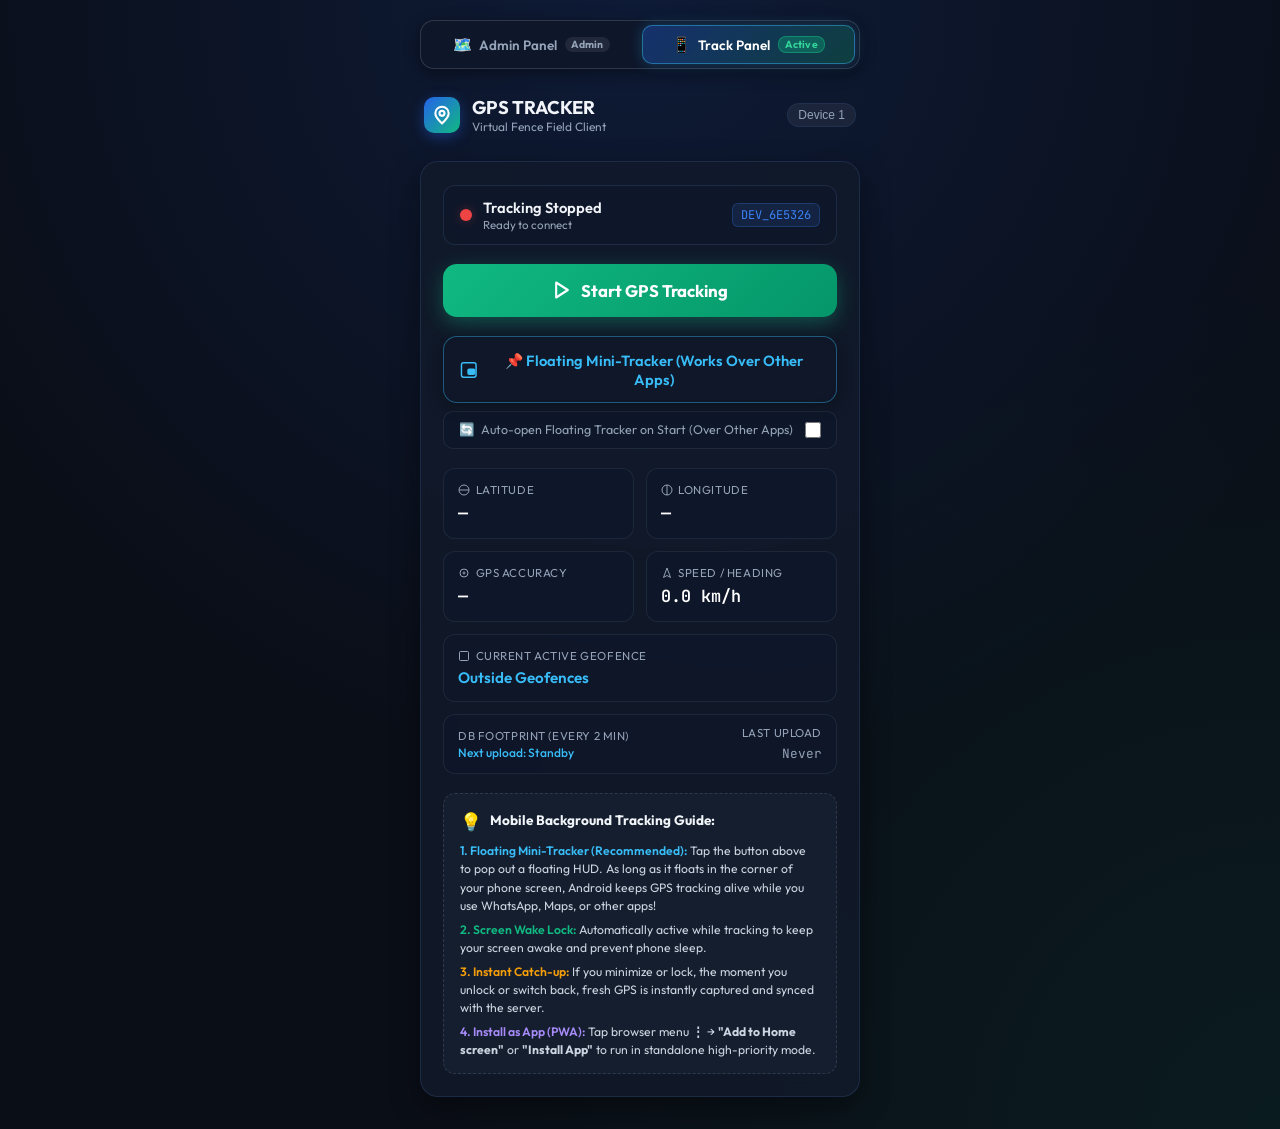
==== commit 149673b0: "fix(perf): eliminate 7GB memory leak and browser hang in user tracking panel" ====
--- a/track.html
+++ b/track.html
@@ -605,13 +605,13 @@
           <span style="display: flex; align-items: center; gap: 0.4rem;">
             <span>🔄</span> Auto-open Floating Tracker on Start (Over Other Apps)
           </span>
-          <input type="checkbox" id="chk-auto-pip" checked>
+          <input type="checkbox" id="chk-auto-pip">
         </label>
       </div>
 
-      <!-- Hidden Canvas & Video for Picture-in-Picture Streaming -->
+      <!-- Canvas & Video for Picture-in-Picture Streaming (Activated only on user click) -->
       <canvas id="pip-canvas" width="360" height="200" style="display: none;"></canvas>
-      <video id="pip-video" style="display: none;" playsinline muted autoplay></video>
+      <video id="pip-video" style="display: none;" playsinline muted></video>
 
       <!-- Real-time Telemetry Grid -->
       <section class="telemetry-grid" aria-label="Real-time Telemetry">
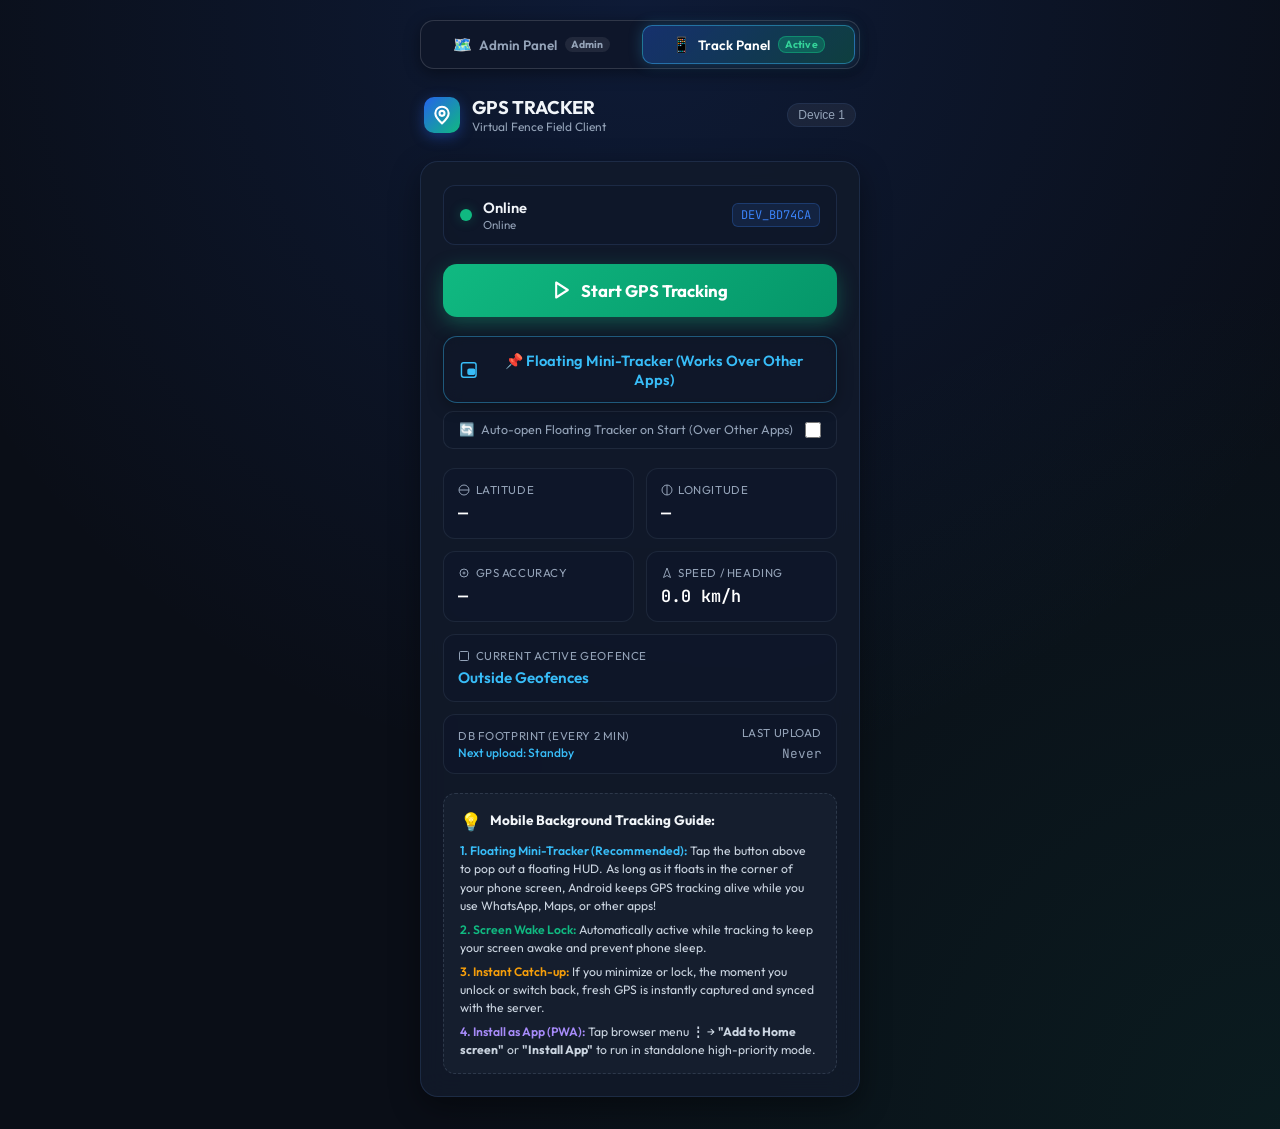
==== commit d8640bbf: "fix: resolve background tracking failures by preventing error-induced session termination, adding Me" ====
--- a/track.html
+++ b/track.html
@@ -760,6 +760,6 @@
   </script>
 
   <!-- Client Tracking Engine Script -->
-  <script src="js/user-tracker.js"></script>
+  <script src="js/user-tracker.js?v=3.2"></script>
 </body>
 </html>
